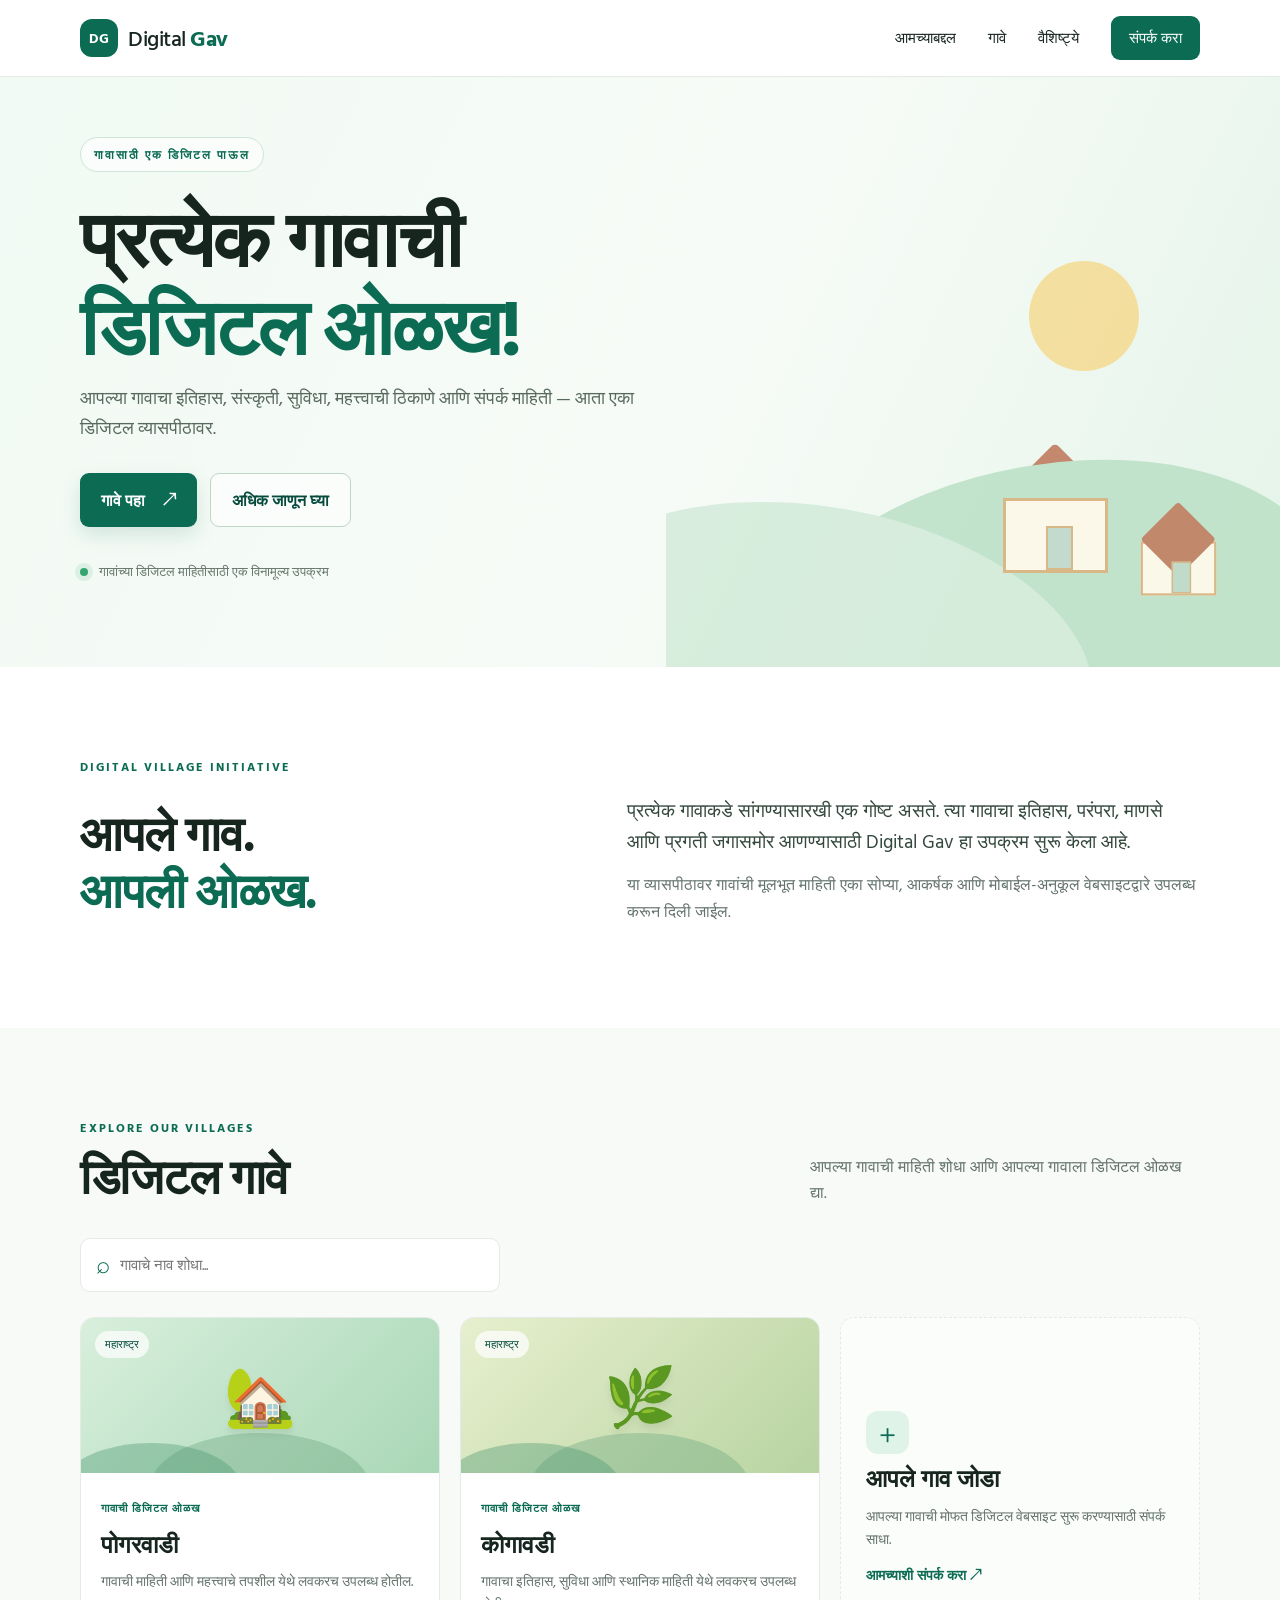
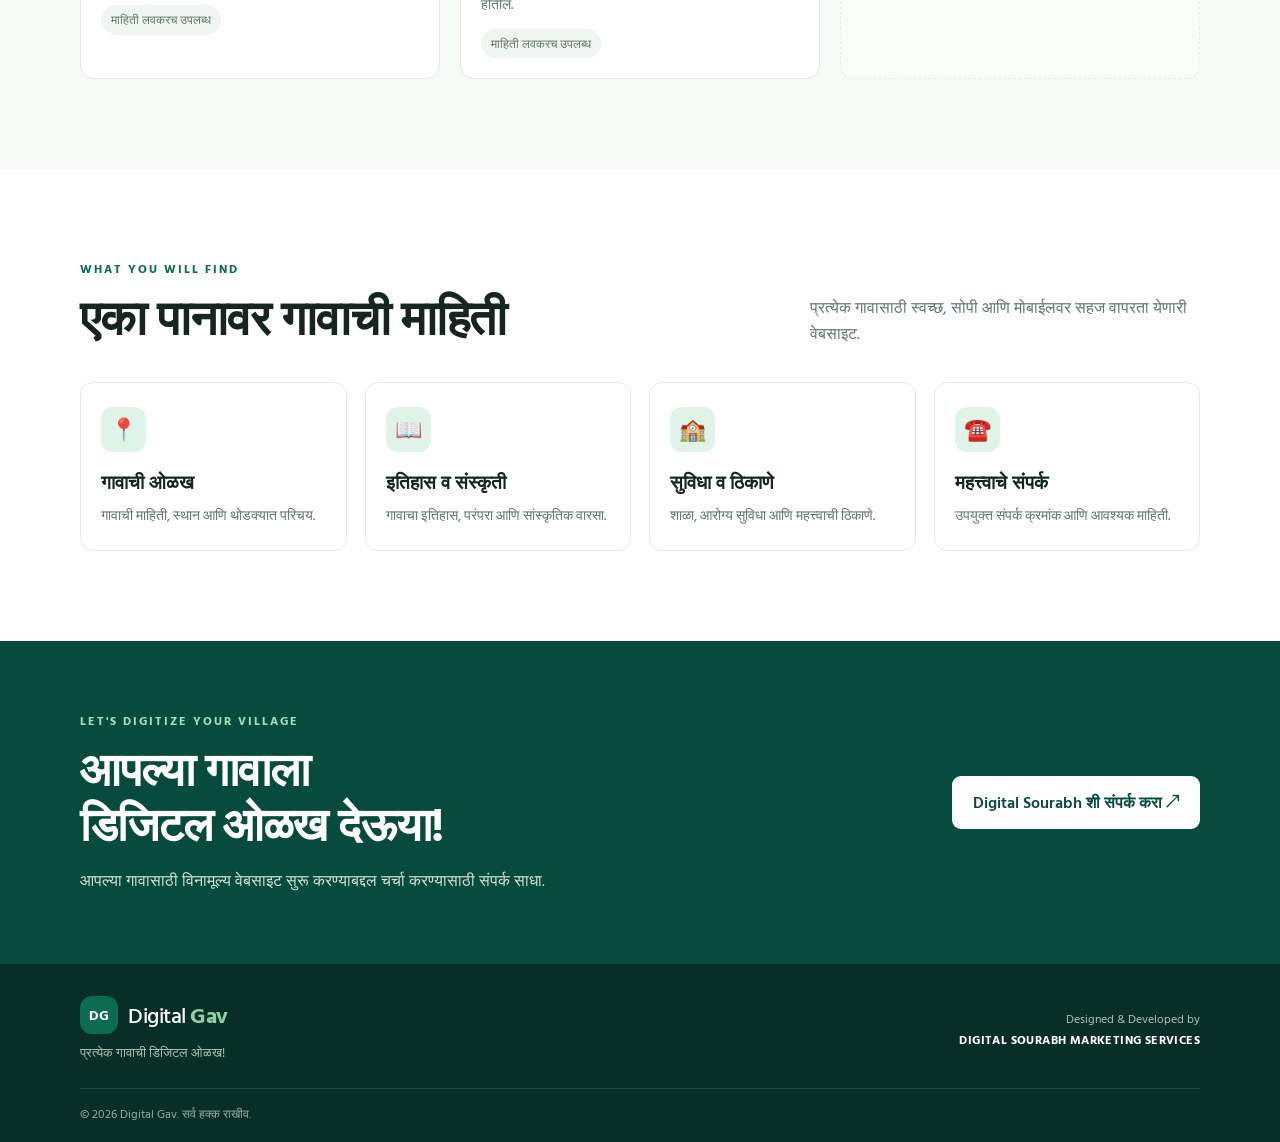
==== index.html @ 80a11aab "Add files via upload" ====
<!DOCTYPE html>
<html lang="mr">
<head>
  <meta charset="UTF-8">
  <meta name="viewport" content="width=device-width, initial-scale=1.0">
  <meta name="description" content="Digital Gav – प्रत्येक गावाची डिजिटल ओळख. गावांची माहिती, इतिहास, सुविधा आणि महत्त्वाचे संपर्क एका ठिकाणी.">
  <meta name="theme-color" content="#0b6b53">
  <title>Digital Gav | प्रत्येक गावाची डिजिटल ओळख</title>
  <link rel="preconnect" href="https://fonts.googleapis.com">
  <link rel="preconnect" href="https://fonts.gstatic.com" crossorigin>
  <link href="https://fonts.googleapis.com/css2?family=Hind+Vadodara:wght@400;500;600;700&display=swap" rel="stylesheet">
  <link rel="stylesheet" href="style.css">
</head>
<body>
  <header class="site-header">
    <nav class="nav container" aria-label="मुख्य मेनू">
      <a class="brand" href="#" aria-label="Digital Gav मुख्यपृष्ठ">
        <span class="brand-mark">DG</span>
        <span>Digital <strong>Gav</strong></span>
      </a>
      <button class="menu-toggle" id="menuToggle" aria-label="मेनू उघडा" aria-expanded="false">☰</button>
      <div class="nav-links" id="navLinks">
        <a href="#about">आमच्याबद्दल</a>
        <a href="#villages">गावे</a>
        <a href="#features">वैशिष्ट्ये</a>
        <a href="#contact" class="nav-cta">संपर्क करा</a>
      </div>
    </nav>
  </header>

  <main>
    <section class="hero">
      <div class="hero-glow"></div>
      <div class="container hero-content">
        <span class="eyebrow">गावासाठी एक डिजिटल पाऊल</span>
        <h1>प्रत्येक गावाची<br><span>डिजिटल ओळख!</span></h1>
        <p>आपल्या गावाचा इतिहास, संस्कृती, सुविधा, महत्त्वाची ठिकाणे आणि संपर्क माहिती — आता एका डिजिटल व्यासपीठावर.</p>
        <div class="hero-actions">
          <a class="button button-primary" href="#villages">गावे पहा <span>↗</span></a>
          <a class="button button-outline" href="#about">अधिक जाणून घ्या</a>
        </div>
        <div class="hero-note"><span class="pulse"></span> गावांच्या डिजिटल माहितीसाठी एक विनामूल्य उपक्रम</div>
      </div>
      <div class="hero-decoration" aria-hidden="true">
        <div class="sun"></div><div class="hill hill-one"></div><div class="hill hill-two"></div>
        <div class="house house-one"></div><div class="house house-two"></div>
      </div>
    </section>

    <section class="intro section container" id="about">
      <div class="section-kicker">DIGITAL VILLAGE INITIATIVE</div>
      <div class="intro-grid">
        <h2>आपले गाव.<br><span>आपली ओळख.</span></h2>
        <div>
          <p class="lead">प्रत्येक गावाकडे सांगण्यासारखी एक गोष्ट असते. त्या गावाचा इतिहास, परंपरा, माणसे आणि प्रगती जगासमोर आणण्यासाठी Digital Gav हा उपक्रम सुरू केला आहे.</p>
          <p>या व्यासपीठावर गावांची मूलभूत माहिती एका सोप्या, आकर्षक आणि मोबाईल-अनुकूल वेबसाइटद्वारे उपलब्ध करून दिली जाईल.</p>
        </div>
      </div>
    </section>

    <section class="villages-section section" id="villages">
      <div class="container">
        <div class="section-heading">
          <div><div class="section-kicker">EXPLORE OUR VILLAGES</div><h2>डिजिटल गावे</h2></div>
          <p>आपल्या गावाची माहिती शोधा आणि आपल्या गावाला डिजिटल ओळख द्या.</p>
        </div>
        <div class="search-wrap">
          <span aria-hidden="true">⌕</span>
          <input id="villageSearch" type="search" placeholder="गावाचे नाव शोधा..." aria-label="गावाचे नाव शोधा">
        </div>
        <div class="village-grid" id="villageGrid">
          <article class="village-card" data-name="पोगरवाडी pogarwadi">
            <div class="card-art card-art-one"><span class="card-pin">महाराष्ट्र</span><span class="card-symbol">🏡</span></div>
            <div class="card-body"><span class="card-label">गावाची डिजिटल ओळख</span><h3>पोगरवाडी</h3><p>गावाची माहिती आणि महत्त्वाचे तपशील येथे लवकरच उपलब्ध होतील.</p><span class="coming-soon">माहिती लवकरच उपलब्ध</span></div>
          </article>
          <article class="village-card" data-name="कोगावडी kograwadi">
            <div class="card-art card-art-two"><span class="card-pin">महाराष्ट्र</span><span class="card-symbol">🌿</span></div>
            <div class="card-body"><span class="card-label">गावाची डिजिटल ओळख</span><h3>कोगावडी</h3><p>गावाचा इतिहास, सुविधा आणि स्थानिक माहिती येथे लवकरच उपलब्ध होतील.</p><span class="coming-soon">माहिती लवकरच उपलब्ध</span></div>
          </article>
          <article class="add-card">
            <div class="add-icon">＋</div><h3>आपले गाव जोडा</h3><p>आपल्या गावाची मोफत डिजिटल वेबसाइट सुरू करण्यासाठी संपर्क साधा.</p><a href="#contact">आमच्याशी संपर्क करा ↗</a>
          </article>
        </div>
        <p class="no-results" id="noResults" hidden>या नावाचे गाव सापडले नाही.</p>
      </div>
    </section>

    <section class="features section container" id="features">
      <div class="section-heading">
        <div><div class="section-kicker">WHAT YOU WILL FIND</div><h2>एका पानावर गावाची माहिती</h2></div>
        <p>प्रत्येक गावासाठी स्वच्छ, सोपी आणि मोबाईलवर सहज वापरता येणारी वेबसाइट.</p>
      </div>
      <div class="feature-grid">
        <div class="feature"><span>📍</span><h3>गावाची ओळख</h3><p>गावाची माहिती, स्थान आणि थोडक्यात परिचय.</p></div>
        <div class="feature"><span>📖</span><h3>इतिहास व संस्कृती</h3><p>गावाचा इतिहास, परंपरा आणि सांस्कृतिक वारसा.</p></div>
        <div class="feature"><span>🏫</span><h3>सुविधा व ठिकाणे</h3><p>शाळा, आरोग्य सुविधा आणि महत्त्वाची ठिकाणे.</p></div>
        <div class="feature"><span>☎️</span><h3>महत्त्वाचे संपर्क</h3><p>उपयुक्त संपर्क क्रमांक आणि आवश्यक माहिती.</p></div>
      </div>
    </section>

    <section class="contact-section" id="contact">
      <div class="container contact-inner">
        <div><div class="section-kicker">LET'S DIGITIZE YOUR VILLAGE</div><h2>आपल्या गावाला<br>डिजिटल ओळख देऊया!</h2><p>आपल्या गावासाठी विनामूल्य वेबसाइट सुरू करण्याबद्दल चर्चा करण्यासाठी संपर्क साधा.</p></div>
        <a class="button button-light" href="https://digitalsourabh.in/" target="_blank" rel="noopener">Digital Sourabh शी संपर्क करा ↗</a>
      </div>
    </section>
  </main>

  <footer class="site-footer" id="footer">
    <div class="container footer-inner">
      <div><a class="brand footer-brand" href="#"><span class="brand-mark">DG</span><span>Digital <strong>Gav</strong></span></a><p>प्रत्येक गावाची डिजिटल ओळख!</p></div>
      <div class="credit">Designed &amp; Developed by<br><a href="https://digitalsourabh.in/" target="_blank" rel="noopener">DIGITAL SOURABH MARKETING SERVICES</a></div>
    </div>
    <div class="container copyright">© <span id="year"></span> Digital Gav. सर्व हक्क राखीव.</div>
  </footer>
  <script src="script.js"></script>
</body>
</html>
---- style.css ----
* { box-sizing: border-box; }
:root { --green:#0b6b53; --green-dark:#064b3d; --mint:#dff3e9; --ink:#17251f; --muted:#64736c; --cream:#f7faf7; --line:#e4ebe6; }
html { scroll-behavior:smooth; }
body { margin:0; font-family:'Hind Vadodara',sans-serif; color:var(--ink); background:#fff; line-height:1.65; }
a { color:inherit; text-decoration:none; }
.container { width:min(1120px, calc(100% - 40px)); margin:auto; }
.site-header { position:sticky; top:0; z-index:20; background:rgba(255,255,255,.94); backdrop-filter:blur(12px); border-bottom:1px solid var(--line); }
.nav { min-height:76px; display:flex; align-items:center; justify-content:space-between; }
.brand { display:inline-flex; align-items:center; gap:10px; font-size:22px; font-weight:500; letter-spacing:-.5px; }
.brand strong { color:var(--green); }
.brand-mark { width:38px; height:38px; display:grid; place-items:center; border-radius:12px; background:var(--green); color:white; font-size:14px; font-weight:700; letter-spacing:0; }
.nav-links { display:flex; align-items:center; gap:32px; font-size:15px; font-weight:500; }
.nav-links a:hover { color:var(--green); }
.nav-cta { padding:10px 18px; border-radius:9px; background:var(--green); color:white!important; }
.menu-toggle { display:none; border:0; background:none; font-size:25px; color:var(--ink); }
.hero { min-height:590px; position:relative; overflow:hidden; display:flex; align-items:center; background:linear-gradient(115deg,#f1faf4 0%,#f7fbf7 55%,#e4f4e9 100%); }
.hero-content { position:relative; z-index:2; padding-top:45px; padding-bottom:70px; }
.eyebrow,.section-kicker { color:var(--green); font-size:12px; font-weight:700; letter-spacing:2px; }
.eyebrow { display:inline-block; padding:7px 13px; border:1px solid #cce6d7; border-radius:30px; background:#ffffffa8; }
h1 { margin:22px 0 14px; font-size:clamp(48px,7vw,78px); line-height:1.12; letter-spacing:-2px; font-weight:700; }
h1 span,.intro h2 span { color:var(--green); }
.hero-content>p { max-width:580px; color:#586960; font-size:18px; margin:0; }
.hero-actions { display:flex; flex-wrap:wrap; gap:13px; margin-top:30px; }
.button { display:inline-flex; align-items:center; justify-content:center; gap:18px; padding:13px 21px; border-radius:9px; font-weight:600; transition:transform .2s,background .2s; }
.button:hover { transform:translateY(-2px); }
.button-primary { background:var(--green); color:white; box-shadow:0 8px 20px #0b6b5326; }
.button-outline { border:1px solid #bfd5c8; color:var(--green-dark); background:#ffffff9c; }
.hero-note { margin-top:34px; color:#65756c; font-size:13px; }
.pulse { display:inline-block; width:8px; height:8px; margin-right:8px; border-radius:50%; background:#35a66f; box-shadow:0 0 0 5px #35a66f20; }
.hero-decoration { position:absolute; right:0; bottom:0; width:48%; height:80%; opacity:.8; overflow:hidden; }
.sun { position:absolute; right:23%; top:14%; width:110px; height:110px; border-radius:50%; background:#f5d98b; }
.hill { position:absolute; bottom:-22%; width:90%; height:65%; border-radius:50% 50% 0 0; }
.hill-one { right:-8%; background:#b8dfc3; transform:rotate(-9deg); }
.hill-two { right:30%; bottom:-31%; background:#d1ead7; transform:rotate(10deg); }
.house { position:absolute; bottom:20%; width:105px; height:75px; background:#fff9e9; border:3px solid #d4a96d; }
.house:before { content:""; position:absolute; width:74px; height:74px; top:-43px; left:12px; background:#b96d4d; transform:rotate(45deg); z-index:-1; border-radius:5px; }
.house:after { content:""; position:absolute; bottom:0; left:40px; width:23px; height:40px; background:#b8d5c4; border:2px solid #d4a96d; }
.house-one { right:28%; }.house-two { right:8%; bottom:13%; transform:scale(.72); }
.section { padding:90px 0; }
.intro-grid { display:grid; grid-template-columns:1fr 1.2fr; gap:70px; align-items:start; margin-top:18px; }
h2 { margin:10px 0 0; font-size:clamp(34px,4vw,48px); line-height:1.2; letter-spacing:-1px; }
.intro-grid p { color:var(--muted); margin:0 0 14px; }
.intro-grid .lead { color:#34483d; font-size:19px; }
.villages-section { background:var(--cream); }
.section-heading { display:flex; justify-content:space-between; align-items:end; gap:30px; margin-bottom:32px; }
.section-heading>p { max-width:390px; margin:0; color:var(--muted); }
.search-wrap { width:min(420px,100%); display:flex; align-items:center; gap:10px; background:white; border:1px solid var(--line); border-radius:10px; padding:0 15px; margin-bottom:25px; color:var(--green); font-size:24px; }
.search-wrap input { width:100%; border:0; outline:0; padding:14px 0; font:inherit; font-size:15px; background:transparent; }
.village-grid { display:grid; grid-template-columns:repeat(3,1fr); gap:20px; }
.village-card,.add-card { background:white; border:1px solid var(--line); border-radius:14px; overflow:hidden; }
.card-art { height:155px; display:flex; align-items:center; justify-content:center; position:relative; overflow:hidden; }
.card-art-one { background:linear-gradient(135deg,#d8efdc,#a9d7b6); }
.card-art-two { background:linear-gradient(135deg,#e7efce,#b8d4a1); }
.card-art:before,.card-art:after { content:""; position:absolute; width:220px; height:110px; bottom:-70px; border-radius:50%; background:#6fa98266; }
.card-art:after { width:180px; height:90px; bottom:-60px; left:-20px; background:#4f987466; }
.card-pin { position:absolute; top:13px; left:14px; font-size:11px; background:#ffffffb8; padding:4px 10px; border-radius:20px; color:var(--green-dark); }
.card-symbol { font-size:58px; filter:drop-shadow(0 5px 3px #00000012); z-index:1; }
.card-body { padding:20px; }
.card-label { color:var(--green); font-size:11px; letter-spacing:1px; font-weight:700; }
.card-body h3,.add-card h3 { font-size:24px; margin:5px 0; }
.card-body p,.add-card p { color:var(--muted); font-size:14px; margin:0 0 13px; }
.coming-soon { display:inline-block; padding:5px 10px; border-radius:20px; background:#f0f5f1; color:#64736c; font-size:12px; }
.add-card { padding:25px; display:flex; flex-direction:column; justify-content:center; align-items:flex-start; border-style:dashed; background:#fbfdfb; }
.add-icon { width:43px; height:43px; display:grid; place-items:center; border-radius:12px; background:var(--mint); color:var(--green); font-size:27px; }
.add-card a { color:var(--green); font-weight:700; font-size:14px; }
.no-results { color:var(--muted); }
.feature-grid { display:grid; grid-template-columns:repeat(4,1fr); gap:18px; margin-top:35px; }
.feature { padding:24px 20px; border:1px solid var(--line); border-radius:13px; }
.feature>span { display:grid; place-items:center; width:45px; height:45px; border-radius:12px; background:var(--mint); font-size:22px; }
.feature h3 { margin:15px 0 5px; font-size:19px; }
.feature p { margin:0; color:var(--muted); font-size:14px; }
.contact-section { padding:70px 0; background:var(--green-dark); color:white; }
.contact-inner { display:flex; align-items:center; justify-content:space-between; gap:35px; }
.contact-section .section-kicker { color:#a6ddbd; }
.contact-section h2 { font-size:clamp(34px,4vw,46px); }
.contact-section p { color:#d0e4d8; max-width:520px; margin-bottom:0; }
.button-light { background:white; color:var(--green-dark); white-space:nowrap; }
.site-footer { background:#082f27; color:#d5e5dc; padding:32px 0 18px; }
.footer-inner { display:flex; justify-content:space-between; align-items:center; gap:25px; padding-bottom:25px; }
.footer-brand { color:white; }
.footer-brand strong { color:#8ed0a8; }
.footer-inner p { margin:8px 0 0; color:#a9c2b5; font-size:13px; }
.credit { text-align:right; color:#a9c2b5; font-size:12px; line-height:1.8; }
.credit a { color:white; font-weight:700; letter-spacing:.4px; }
.copyright { border-top:1px solid #ffffff20; padding-top:15px; color:#91afa0; font-size:12px; }
@media (max-width:800px) {
  .menu-toggle { display:block; }
  .nav-links { display:none; position:absolute; top:75px; left:0; right:0; padding:18px 22px 22px; background:white; border-bottom:1px solid var(--line); flex-direction:column; align-items:stretch; gap:14px; }
  .nav-links.open { display:flex; }
  .nav-cta { text-align:center; }
  .hero { min-height:560px; }
  .hero-decoration { width:75%; height:48%; opacity:.5; }
  .intro-grid { grid-template-columns:1fr; gap:20px; }
  .section-heading { align-items:flex-start; flex-direction:column; gap:10px; }
  .village-grid { grid-template-columns:repeat(2,1fr); }
  .feature-grid { grid-template-columns:repeat(2,1fr); }
  .contact-inner { align-items:flex-start; flex-direction:column; }
}
@media (max-width:520px) {
  .container { width:min(100% - 30px,1120px); }
  .section { padding:65px 0; }
  .hero-content { padding-top:35px; padding-bottom:55px; }
  h1 { font-size:48px; }
  .hero-content>p { font-size:16px; }
  .hero-decoration { width:100%; height:35%; }
  .village-grid,.feature-grid { grid-template-columns:1fr; }
  .footer-inner { align-items:flex-start; flex-direction:column; }
  .credit { text-align:left; }
}
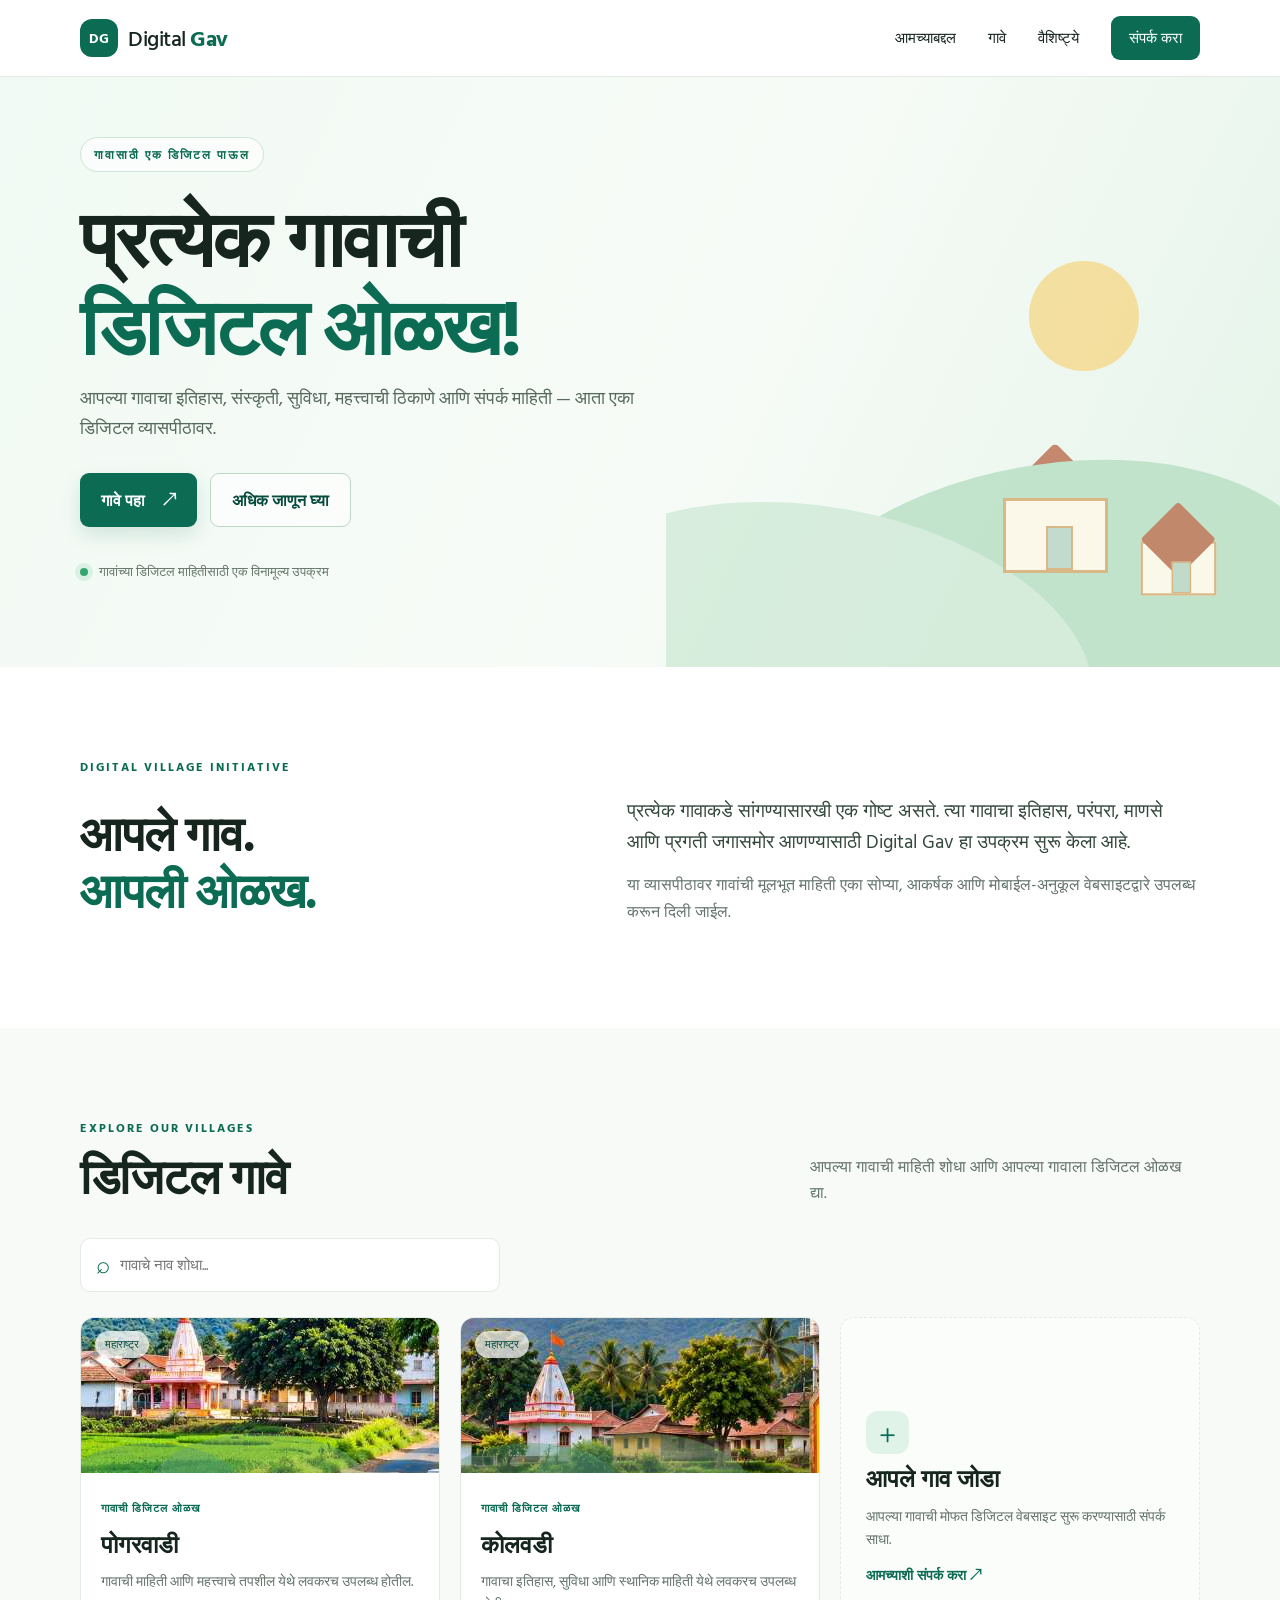
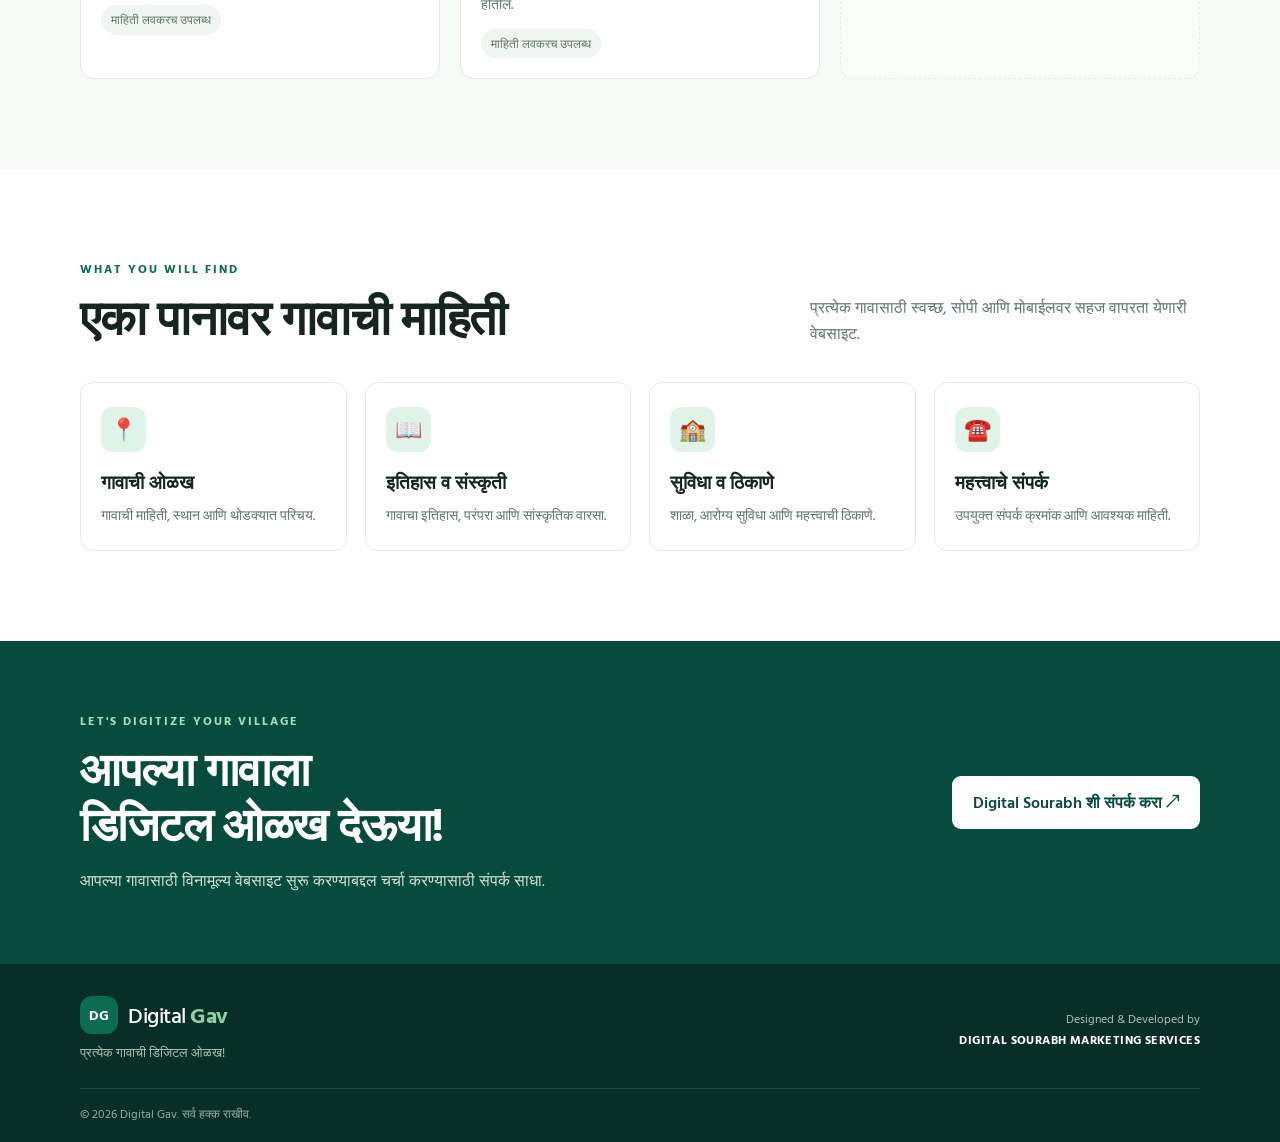
==== commit 90e9e68c: "Use uploaded village photos in village cards" ====
--- a/index.html
+++ b/index.html
@@ -70,12 +70,18 @@
         </div>
         <div class="village-grid" id="villageGrid">
           <article class="village-card" data-name="पोगरवाडी pogarwadi">
-            <div class="card-art card-art-one"><span class="card-pin">महाराष्ट्र</span><span class="card-symbol">🏡</span></div>
+            <div class="card-art">
+              <img class="village-image" src="assets/images/pogarwadi.jpg" alt="पोगरवाडी गावाचे दृश्य" loading="lazy">
+              <span class="card-pin">महाराष्ट्र</span>
+            </div>
             <div class="card-body"><span class="card-label">गावाची डिजिटल ओळख</span><h3>पोगरवाडी</h3><p>गावाची माहिती आणि महत्त्वाचे तपशील येथे लवकरच उपलब्ध होतील.</p><span class="coming-soon">माहिती लवकरच उपलब्ध</span></div>
           </article>
-          <article class="village-card" data-name="कोगावडी kograwadi">
-            <div class="card-art card-art-two"><span class="card-pin">महाराष्ट्र</span><span class="card-symbol">🌿</span></div>
-            <div class="card-body"><span class="card-label">गावाची डिजिटल ओळख</span><h3>कोगावडी</h3><p>गावाचा इतिहास, सुविधा आणि स्थानिक माहिती येथे लवकरच उपलब्ध होतील.</p><span class="coming-soon">माहिती लवकरच उपलब्ध</span></div>
+          <article class="village-card" data-name="कोलवडी kolwadi">
+            <div class="card-art">
+              <img class="village-image" src="assets/images/Kolwadi.jpg" alt="कोलवडी गावाचे दृश्य" loading="lazy">
+              <span class="card-pin">महाराष्ट्र</span>
+            </div>
+            <div class="card-body"><span class="card-label">गावाची डिजिटल ओळख</span><h3>कोलवडी</h3><p>गावाचा इतिहास, सुविधा आणि स्थानिक माहिती येथे लवकरच उपलब्ध होतील.</p><span class="coming-soon">माहिती लवकरच उपलब्ध</span></div>
           </article>
           <article class="add-card">
             <div class="add-icon">＋</div><h3>आपले गाव जोडा</h3><p>आपल्या गावाची मोफत डिजिटल वेबसाइट सुरू करण्यासाठी संपर्क साधा.</p><a href="#contact">आमच्याशी संपर्क करा ↗</a>
@@ -115,4 +121,4 @@
   </footer>
   <script src="script.js"></script>
 </body>
-</html>
+</html>
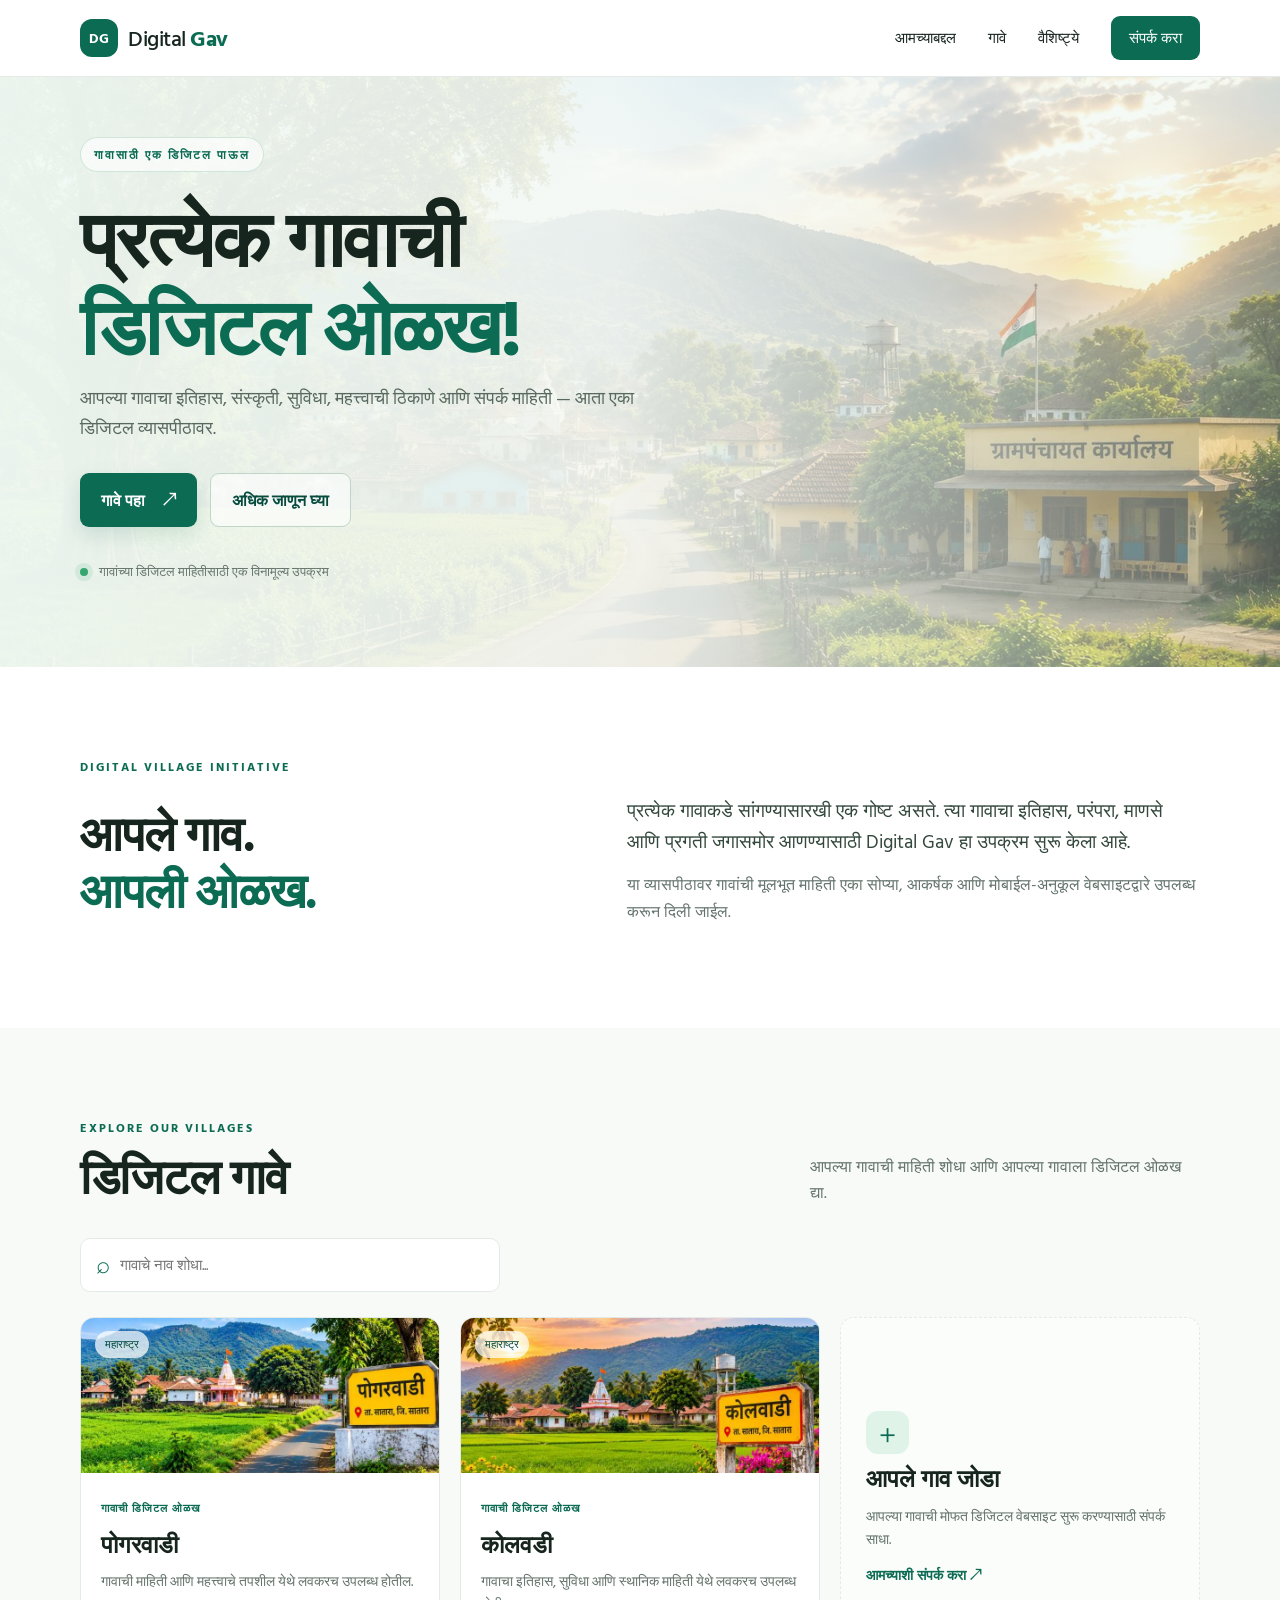
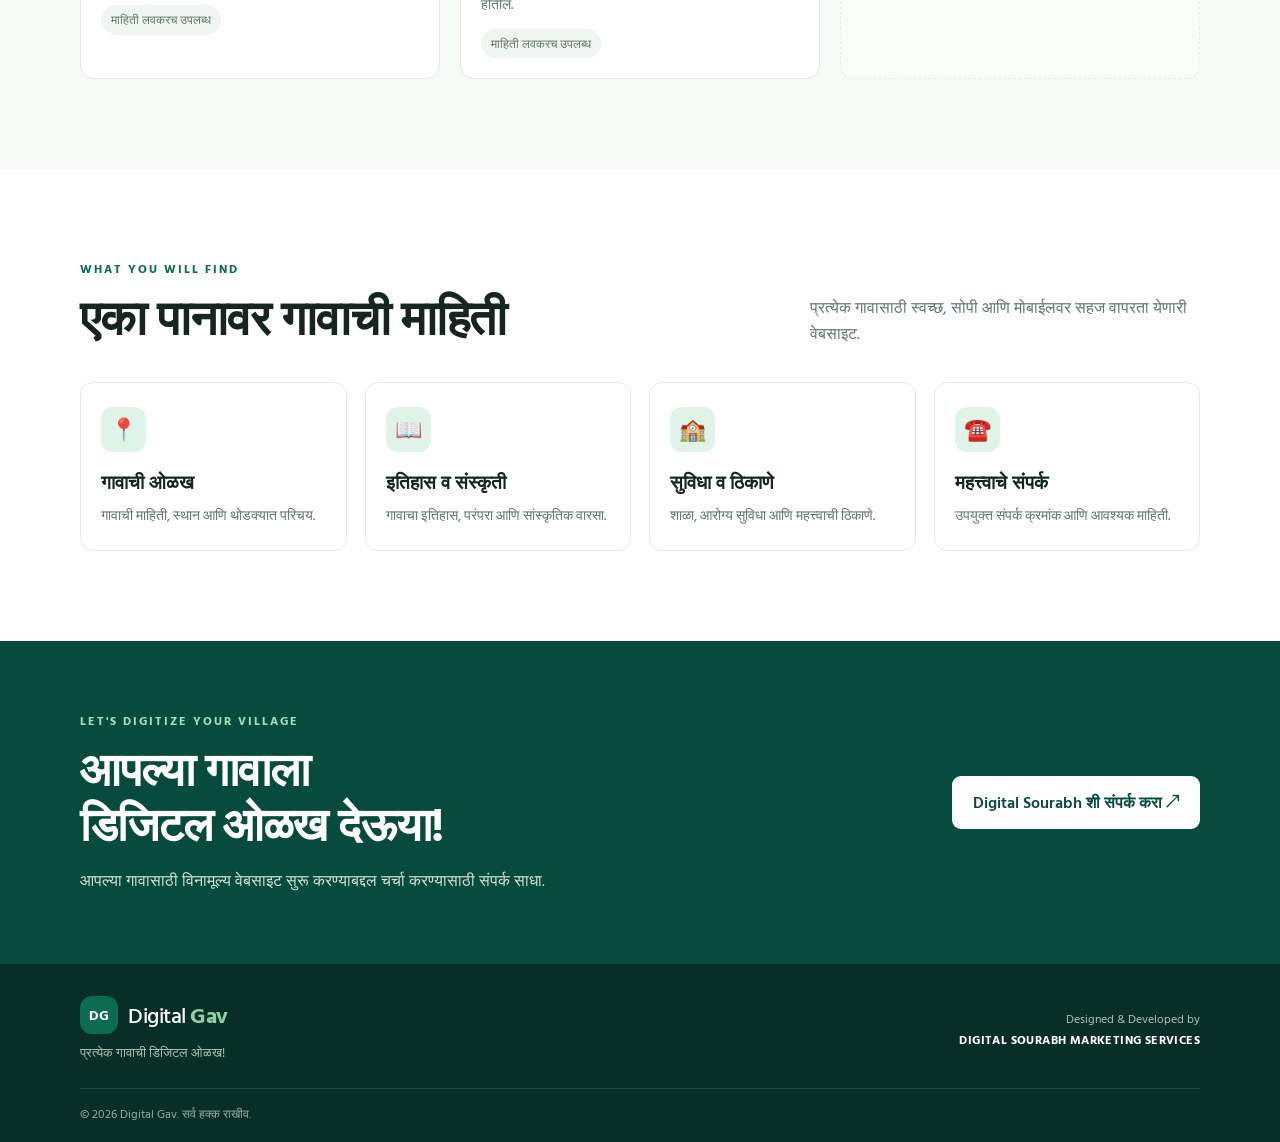
==== commit 5db94169: "Add SEO and social sharing metadata" ====
--- a/index.html
+++ b/index.html
@@ -3,9 +3,47 @@
 <head>
   <meta charset="UTF-8">
   <meta name="viewport" content="width=device-width, initial-scale=1.0">
-  <meta name="description" content="Digital Gav – प्रत्येक गावाची डिजिटल ओळख. गावांची माहिती, इतिहास, सुविधा आणि महत्त्वाचे संपर्क एका ठिकाणी.">
+  <title>Digital Gav | गावांची माहिती, इतिहास व सुविधा</title>
+  <meta name="description" content="Digital Gav हा गावांना डिजिटल ओळख देणारा विनामूल्य उपक्रम आहे. पोगरवाडी, कोलवडी आणि इतर गावांची माहिती, इतिहास, संस्कृती, सुविधा व महत्त्वाचे संपर्क एका ठिकाणी शोधा.">
   <meta name="theme-color" content="#0b6b53">
-  <title>Digital Gav | प्रत्येक गावाची डिजिटल ओळख</title>
+  <meta name="robots" content="index, follow, max-image-preview:large">
+  <meta name="author" content="Digital Sourabh Marketing Services">
+  <meta name="language" content="Marathi">
+  <link rel="canonical" href="https://digitalgav.pages.dev/">
+
+  <!-- Open Graph / Facebook / WhatsApp link preview -->
+  <meta property="og:type" content="website">
+  <meta property="og:locale" content="mr_IN">
+  <meta property="og:site_name" content="Digital Gav">
+  <meta property="og:title" content="Digital Gav | प्रत्येक गावाची डिजिटल ओळख">
+  <meta property="og:description" content="गावांची माहिती, इतिहास, संस्कृती, सुविधा आणि महत्त्वाचे संपर्क — एका विनामूल्य डिजिटल व्यासपीठावर.">
+  <meta property="og:url" content="https://digitalgav.pages.dev/">
+  <meta property="og:image" content="https://digitalgav.pages.dev/assets/images/hero-village.webp">
+  <meta property="og:image:alt" content="Digital Gav — गावाला डिजिटल ओळख देणारे व्यासपीठ">
+
+  <!-- Twitter / X -->
+  <meta name="twitter:card" content="summary_large_image">
+  <meta name="twitter:title" content="Digital Gav | प्रत्येक गावाची डिजिटल ओळख">
+  <meta name="twitter:description" content="गावांची माहिती, इतिहास, संस्कृती, सुविधा आणि महत्त्वाचे संपर्क — एका विनामूल्य डिजिटल व्यासपीठावर.">
+  <meta name="twitter:image" content="https://digitalgav.pages.dev/assets/images/hero-village.webp">
+
+  <!-- Structured data for search engines -->
+  <script type="application/ld+json">
+  {
+    "@context": "https://schema.org",
+    "@type": "WebSite",
+    "name": "Digital Gav",
+    "alternateName": "डिजिटल गाव",
+    "url": "https://digitalgav.pages.dev/",
+    "inLanguage": "mr-IN",
+    "description": "गावांची माहिती, इतिहास, संस्कृती, सुविधा आणि महत्त्वाचे संपर्क उपलब्ध करून देणारे विनामूल्य डिजिटल व्यासपीठ.",
+    "publisher": {
+      "@type": "Organization",
+      "name": "Digital Sourabh Marketing Services",
+      "url": "https://digitalsourabh.in/"
+    }
+  }
+  </script>
   <link rel="preconnect" href="https://fonts.googleapis.com">
   <link rel="preconnect" href="https://fonts.gstatic.com" crossorigin>
   <link href="https://fonts.googleapis.com/css2?family=Hind+Vadodara:wght@400;500;600;700&display=swap" rel="stylesheet">
--- a/style.css
+++ b/style.css
@@ -107,3 +107,25 @@
   .footer-inner { align-items:flex-start; flex-direction:column; }
   .credit { text-align:left; }
 }
+
+/* Village photos from the repository assets folder */
+.card-art { height:155px; padding:0; background:#e8f2eb; }
+.card-art:before,.card-art:after { display:none; }
+.village-image { display:block; width:100%; height:100%; object-fit:cover; }
+.card-pin { z-index:2; }
+
+
+/* Hero village photograph */
+.hero {
+  background:
+    linear-gradient(90deg, rgba(241,250,244,.97) 0%, rgba(247,251,247,.90) 48%, rgba(228,244,233,.35) 100%),
+    url("assets/images/hero-village.webp") center/cover no-repeat;
+}
+.hero-decoration { display:none; }
+@media (max-width:800px) {
+  .hero {
+    background:
+      linear-gradient(90deg, rgba(241,250,244,.94), rgba(247,251,247,.78)),
+      url("assets/images/hero-village.webp") center/cover no-repeat;
+  }
+}
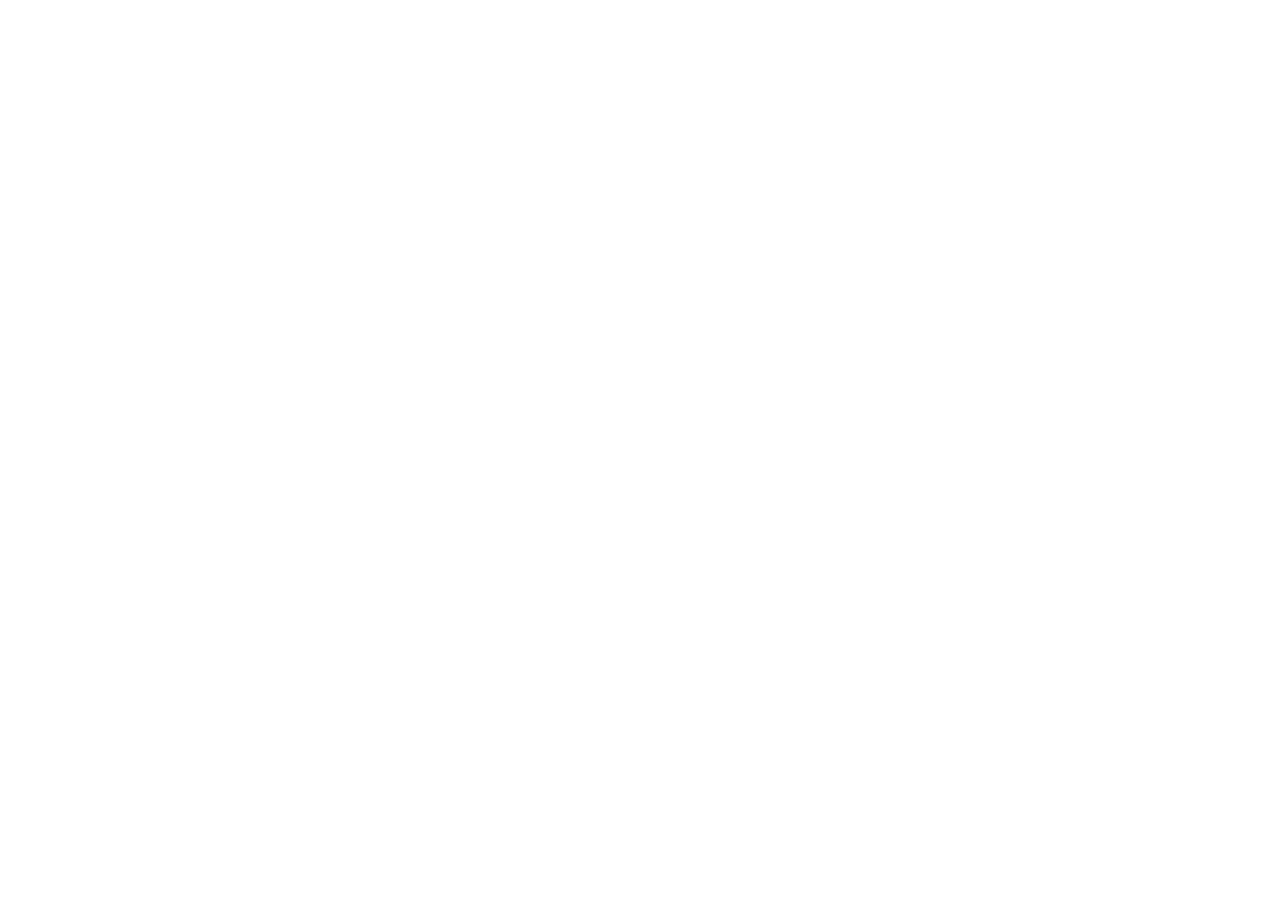
==== commit 2123be78: "Add Organization and WebSite structured data" ====
--- a/index.html
+++ b/index.html
@@ -7,6 +7,7 @@
   <meta name="description" content="Digital Gav हा गावांना डिजिटल ओळख देणारा विनामूल्य उपक्रम आहे. पोगरवाडी, कोलवडी आणि इतर गावांची माहिती, इतिहास, संस्कृती, सुविधा व महत्त्वाचे संपर्क एका ठिकाणी शोधा.">
   <meta name="theme-color" content="#0b6b53">
   <meta name="robots" content="index, follow, max-image-preview:large">
+  <meta name="google-site-verification" content="fDb8C92uEl4qppzJ5uz7sj47YJq0VzhtQGx9bpzP7hs">
   <meta name="author" content="Digital Sourabh Marketing Services">
   <meta name="language" content="Marathi">
   <link rel="canonical" href="https://digitalgav.pages.dev/">
@@ -27,136 +28,39 @@
   <meta name="twitter:description" content="गावांची माहिती, इतिहास, संस्कृती, सुविधा आणि महत्त्वाचे संपर्क — एका विनामूल्य डिजिटल व्यासपीठावर.">
   <meta name="twitter:image" content="https://digitalgav.pages.dev/assets/images/hero-village.webp">
 
-  <!-- Structured data for search engines -->
+  <!-- Structured data: Organization and website -->
   <script type="application/ld+json">
   {
     "@context": "https://schema.org",
-    "@type": "WebSite",
-    "name": "Digital Gav",
-    "alternateName": "डिजिटल गाव",
-    "url": "https://digitalgav.pages.dev/",
-    "inLanguage": "mr-IN",
-    "description": "गावांची माहिती, इतिहास, संस्कृती, सुविधा आणि महत्त्वाचे संपर्क उपलब्ध करून देणारे विनामूल्य डिजिटल व्यासपीठ.",
-    "publisher": {
-      "@type": "Organization",
-      "name": "Digital Sourabh Marketing Services",
-      "url": "https://digitalsourabh.in/"
-    }
+    "@graph": [
+      {
+        "@type": "Organization",
+        "@id": "https://digitalgav.pages.dev/#organization",
+        "name": "Digital Sourabh Marketing Services",
+        "url": "https://digitalsourabh.in/",
+        "logo": {
+          "@type": "ImageObject",
+          "url": "https://digitalgav.pages.dev/assets/images/play%20store%20logo.png"
+        }
+      },
+      {
+        "@type": "WebSite",
+        "@id": "https://digitalgav.pages.dev/#website",
+        "name": "Digital Gav",
+        "alternateName": "डिजिटल गाव",
+        "url": "https://digitalgav.pages.dev/",
+        "inLanguage": "mr-IN",
+        "description": "गावांची माहिती, इतिहास, संस्कृती, सुविधा आणि महत्त्वाचे संपर्क उपलब्ध करून देणारे विनामूल्य डिजिटल व्यासपीठ.",
+        "publisher": {
+          "@id": "https://digitalgav.pages.dev/#organization"
+        }
+      }
+    ]
   }
   </script>
+
   <link rel="preconnect" href="https://fonts.googleapis.com">
   <link rel="preconnect" href="https://fonts.gstatic.com" crossorigin>
   <link href="https://fonts.googleapis.com/css2?family=Hind+Vadodara:wght@400;500;600;700&display=swap" rel="stylesheet">
   <link rel="stylesheet" href="style.css">
-</head>
-<body>
-  <header class="site-header">
-    <nav class="nav container" aria-label="मुख्य मेनू">
-      <a class="brand" href="#" aria-label="Digital Gav मुख्यपृष्ठ">
-        <span class="brand-mark">DG</span>
-        <span>Digital <strong>Gav</strong></span>
-      </a>
-      <button class="menu-toggle" id="menuToggle" aria-label="मेनू उघडा" aria-expanded="false">☰</button>
-      <div class="nav-links" id="navLinks">
-        <a href="#about">आमच्याबद्दल</a>
-        <a href="#villages">गावे</a>
-        <a href="#features">वैशिष्ट्ये</a>
-        <a href="#contact" class="nav-cta">संपर्क करा</a>
-      </div>
-    </nav>
-  </header>
-
-  <main>
-    <section class="hero">
-      <div class="hero-glow"></div>
-      <div class="container hero-content">
-        <span class="eyebrow">गावासाठी एक डिजिटल पाऊल</span>
-        <h1>प्रत्येक गावाची<br><span>डिजिटल ओळख!</span></h1>
-        <p>आपल्या गावाचा इतिहास, संस्कृती, सुविधा, महत्त्वाची ठिकाणे आणि संपर्क माहिती — आता एका डिजिटल व्यासपीठावर.</p>
-        <div class="hero-actions">
-          <a class="button button-primary" href="#villages">गावे पहा <span>↗</span></a>
-          <a class="button button-outline" href="#about">अधिक जाणून घ्या</a>
-        </div>
-        <div class="hero-note"><span class="pulse"></span> गावांच्या डिजिटल माहितीसाठी एक विनामूल्य उपक्रम</div>
-      </div>
-      <div class="hero-decoration" aria-hidden="true">
-        <div class="sun"></div><div class="hill hill-one"></div><div class="hill hill-two"></div>
-        <div class="house house-one"></div><div class="house house-two"></div>
-      </div>
-    </section>
-
-    <section class="intro section container" id="about">
-      <div class="section-kicker">DIGITAL VILLAGE INITIATIVE</div>
-      <div class="intro-grid">
-        <h2>आपले गाव.<br><span>आपली ओळख.</span></h2>
-        <div>
-          <p class="lead">प्रत्येक गावाकडे सांगण्यासारखी एक गोष्ट असते. त्या गावाचा इतिहास, परंपरा, माणसे आणि प्रगती जगासमोर आणण्यासाठी Digital Gav हा उपक्रम सुरू केला आहे.</p>
-          <p>या व्यासपीठावर गावांची मूलभूत माहिती एका सोप्या, आकर्षक आणि मोबाईल-अनुकूल वेबसाइटद्वारे उपलब्ध करून दिली जाईल.</p>
-        </div>
-      </div>
-    </section>
-
-    <section class="villages-section section" id="villages">
-      <div class="container">
-        <div class="section-heading">
-          <div><div class="section-kicker">EXPLORE OUR VILLAGES</div><h2>डिजिटल गावे</h2></div>
-          <p>आपल्या गावाची माहिती शोधा आणि आपल्या गावाला डिजिटल ओळख द्या.</p>
-        </div>
-        <div class="search-wrap">
-          <span aria-hidden="true">⌕</span>
-          <input id="villageSearch" type="search" placeholder="गावाचे नाव शोधा..." aria-label="गावाचे नाव शोधा">
-        </div>
-        <div class="village-grid" id="villageGrid">
-          <article class="village-card" data-name="पोगरवाडी pogarwadi">
-            <div class="card-art">
-              <img class="village-image" src="assets/images/pogarwadi.jpg" alt="पोगरवाडी गावाचे दृश्य" loading="lazy">
-              <span class="card-pin">महाराष्ट्र</span>
-            </div>
-            <div class="card-body"><span class="card-label">गावाची डिजिटल ओळख</span><h3>पोगरवाडी</h3><p>गावाची माहिती आणि महत्त्वाचे तपशील येथे लवकरच उपलब्ध होतील.</p><span class="coming-soon">माहिती लवकरच उपलब्ध</span></div>
-          </article>
-          <article class="village-card" data-name="कोलवडी kolwadi">
-            <div class="card-art">
-              <img class="village-image" src="assets/images/Kolwadi.jpg" alt="कोलवडी गावाचे दृश्य" loading="lazy">
-              <span class="card-pin">महाराष्ट्र</span>
-            </div>
-            <div class="card-body"><span class="card-label">गावाची डिजिटल ओळख</span><h3>कोलवडी</h3><p>गावाचा इतिहास, सुविधा आणि स्थानिक माहिती येथे लवकरच उपलब्ध होतील.</p><span class="coming-soon">माहिती लवकरच उपलब्ध</span></div>
-          </article>
-          <article class="add-card">
-            <div class="add-icon">＋</div><h3>आपले गाव जोडा</h3><p>आपल्या गावाची मोफत डिजिटल वेबसाइट सुरू करण्यासाठी संपर्क साधा.</p><a href="#contact">आमच्याशी संपर्क करा ↗</a>
-          </article>
-        </div>
-        <p class="no-results" id="noResults" hidden>या नावाचे गाव सापडले नाही.</p>
-      </div>
-    </section>
-
-    <section class="features section container" id="features">
-      <div class="section-heading">
-        <div><div class="section-kicker">WHAT YOU WILL FIND</div><h2>एका पानावर गावाची माहिती</h2></div>
-        <p>प्रत्येक गावासाठी स्वच्छ, सोपी आणि मोबाईलवर सहज वापरता येणारी वेबसाइट.</p>
-      </div>
-      <div class="feature-grid">
-        <div class="feature"><span>📍</span><h3>गावाची ओळख</h3><p>गावाची माहिती, स्थान आणि थोडक्यात परिचय.</p></div>
-        <div class="feature"><span>📖</span><h3>इतिहास व संस्कृती</h3><p>गावाचा इतिहास, परंपरा आणि सांस्कृतिक वारसा.</p></div>
-        <div class="feature"><span>🏫</span><h3>सुविधा व ठिकाणे</h3><p>शाळा, आरोग्य सुविधा आणि महत्त्वाची ठिकाणे.</p></div>
-        <div class="feature"><span>☎️</span><h3>महत्त्वाचे संपर्क</h3><p>उपयुक्त संपर्क क्रमांक आणि आवश्यक माहिती.</p></div>
-      </div>
-    </section>
-
-    <section class="contact-section" id="contact">
-      <div class="container contact-inner">
-        <div><div class="section-kicker">LET'S DIGITIZE YOUR VILLAGE</div><h2>आपल्या गावाला<br>डिजिटल ओळख देऊया!</h2><p>आपल्या गावासाठी विनामूल्य वेबसाइट सुरू करण्याबद्दल चर्चा करण्यासाठी संपर्क साधा.</p></div>
-        <a class="button button-light" href="https://digitalsourabh.in/" target="_blank" rel="noopener">Digital Sourabh शी संपर्क करा ↗</a>
-      </div>
-    </section>
-  </main>
-
-  <footer class="site-footer" id="footer">
-    <div class="container footer-inner">
-      <div><a class="brand footer-brand" href="#"><span class="brand-mark">DG</span><span>Digital <strong>Gav</strong></span></a><p>प्रत्येक गावाची डिजिटल ओळख!</p></div>
-      <div class="credit">Designed &amp; Developed by<br><a href="https://digitalsourabh.in/" target="_blank" rel="noopener">DIGITAL SOURABH MARKETING SERVICES</a></div>
-    </div>
-    <div class="container copyright">© <span id="year"></span> Digital Gav. सर्व हक्क राखीव.</div>
-  </footer>
-  <script src="script.js"></script>
-</body>
-</html>+</head>
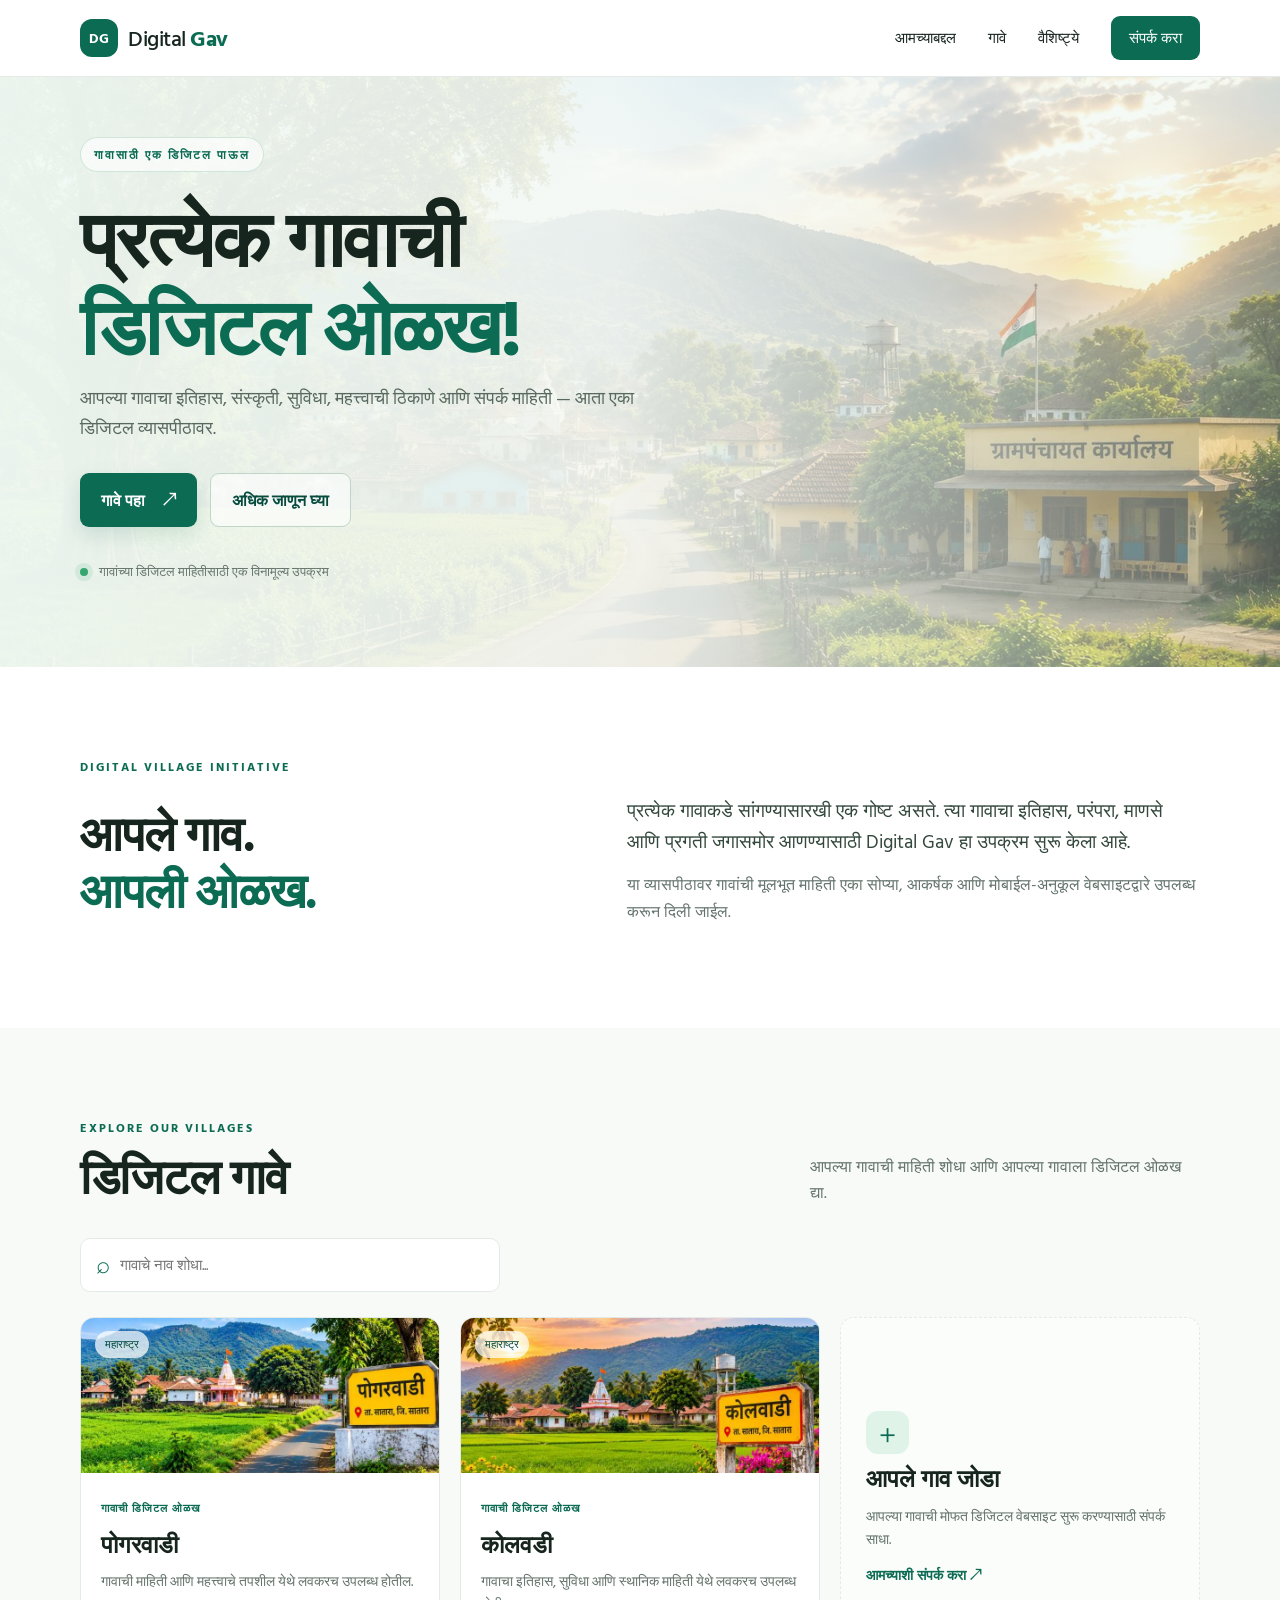
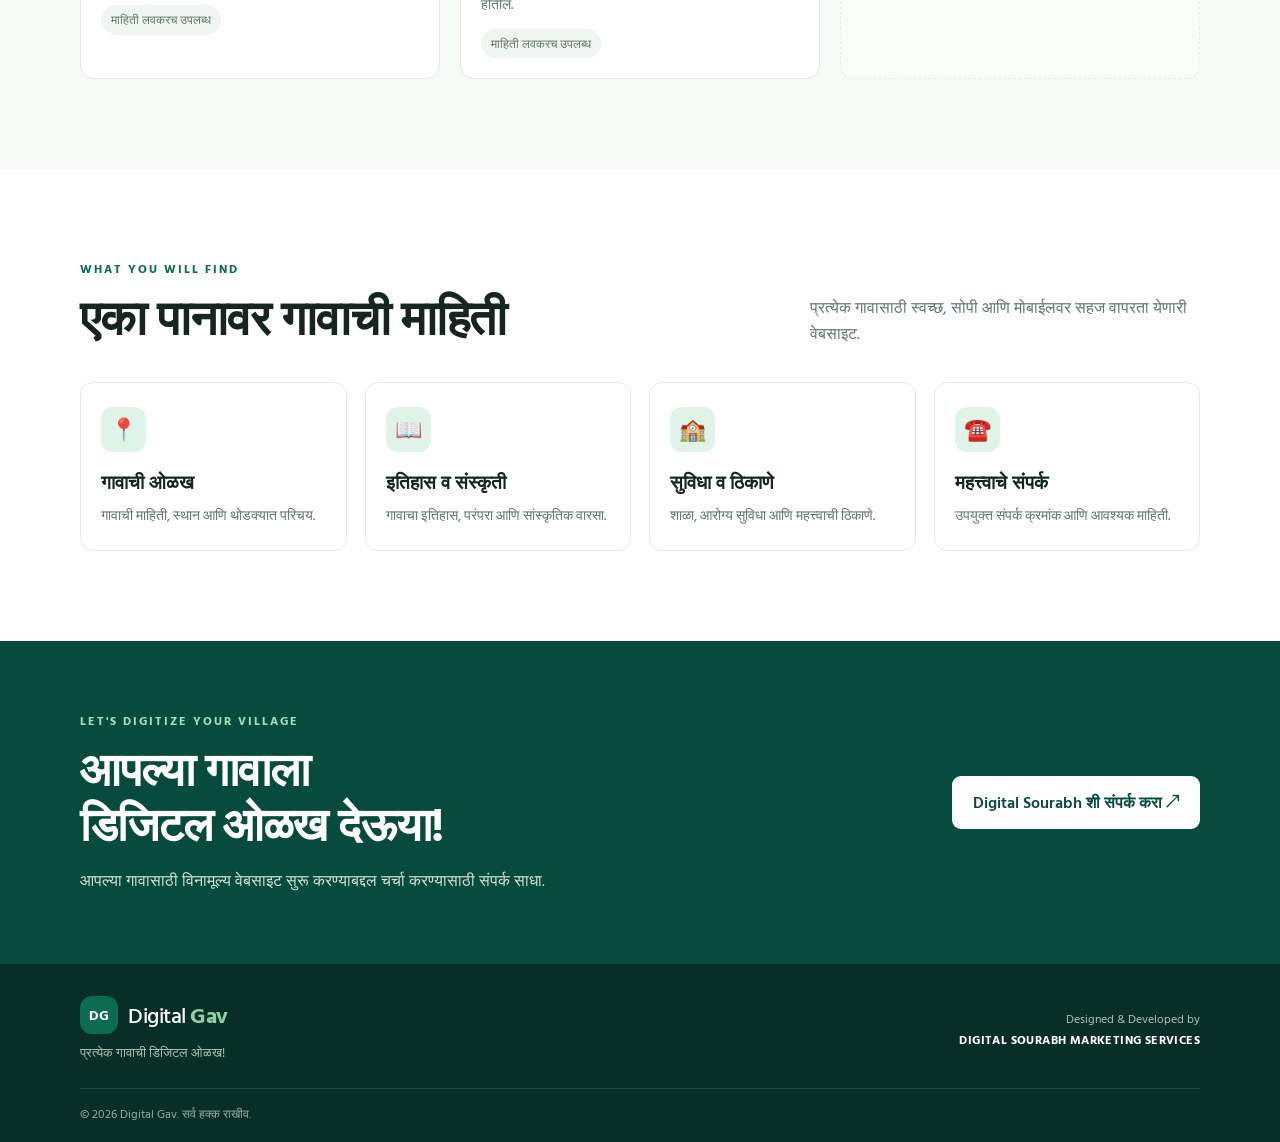
==== commit 6ca863f8: "Restore homepage and add structured data" ====
--- a/index.html
+++ b/index.html
@@ -58,9 +58,119 @@
     ]
   }
   </script>
-
   <link rel="preconnect" href="https://fonts.googleapis.com">
   <link rel="preconnect" href="https://fonts.gstatic.com" crossorigin>
   <link href="https://fonts.googleapis.com/css2?family=Hind+Vadodara:wght@400;500;600;700&display=swap" rel="stylesheet">
   <link rel="stylesheet" href="style.css">
-</head>+</head>
+<body>
+  <header class="site-header">
+    <nav class="nav container" aria-label="मुख्य मेनू">
+      <a class="brand" href="#" aria-label="Digital Gav मुख्यपृष्ठ">
+        <span class="brand-mark">DG</span>
+        <span>Digital <strong>Gav</strong></span>
+      </a>
+      <button class="menu-toggle" id="menuToggle" aria-label="मेनू उघडा" aria-expanded="false">☰</button>
+      <div class="nav-links" id="navLinks">
+        <a href="#about">आमच्याबद्दल</a>
+        <a href="#villages">गावे</a>
+        <a href="#features">वैशिष्ट्ये</a>
+        <a href="#contact" class="nav-cta">संपर्क करा</a>
+      </div>
+    </nav>
+  </header>
+
+  <main>
+    <section class="hero">
+      <div class="hero-glow"></div>
+      <div class="container hero-content">
+        <span class="eyebrow">गावासाठी एक डिजिटल पाऊल</span>
+        <h1>प्रत्येक गावाची<br><span>डिजिटल ओळख!</span></h1>
+        <p>आपल्या गावाचा इतिहास, संस्कृती, सुविधा, महत्त्वाची ठिकाणे आणि संपर्क माहिती — आता एका डिजिटल व्यासपीठावर.</p>
+        <div class="hero-actions">
+          <a class="button button-primary" href="#villages">गावे पहा <span>↗</span></a>
+          <a class="button button-outline" href="#about">अधिक जाणून घ्या</a>
+        </div>
+        <div class="hero-note"><span class="pulse"></span> गावांच्या डिजिटल माहितीसाठी एक विनामूल्य उपक्रम</div>
+      </div>
+      <div class="hero-decoration" aria-hidden="true">
+        <div class="sun"></div><div class="hill hill-one"></div><div class="hill hill-two"></div>
+        <div class="house house-one"></div><div class="house house-two"></div>
+      </div>
+    </section>
+
+    <section class="intro section container" id="about">
+      <div class="section-kicker">DIGITAL VILLAGE INITIATIVE</div>
+      <div class="intro-grid">
+        <h2>आपले गाव.<br><span>आपली ओळख.</span></h2>
+        <div>
+          <p class="lead">प्रत्येक गावाकडे सांगण्यासारखी एक गोष्ट असते. त्या गावाचा इतिहास, परंपरा, माणसे आणि प्रगती जगासमोर आणण्यासाठी Digital Gav हा उपक्रम सुरू केला आहे.</p>
+          <p>या व्यासपीठावर गावांची मूलभूत माहिती एका सोप्या, आकर्षक आणि मोबाईल-अनुकूल वेबसाइटद्वारे उपलब्ध करून दिली जाईल.</p>
+        </div>
+      </div>
+    </section>
+
+    <section class="villages-section section" id="villages">
+      <div class="container">
+        <div class="section-heading">
+          <div><div class="section-kicker">EXPLORE OUR VILLAGES</div><h2>डिजिटल गावे</h2></div>
+          <p>आपल्या गावाची माहिती शोधा आणि आपल्या गावाला डिजिटल ओळख द्या.</p>
+        </div>
+        <div class="search-wrap">
+          <span aria-hidden="true">⌕</span>
+          <input id="villageSearch" type="search" placeholder="गावाचे नाव शोधा..." aria-label="गावाचे नाव शोधा">
+        </div>
+        <div class="village-grid" id="villageGrid">
+          <article class="village-card" data-name="पोगरवाडी pogarwadi">
+            <div class="card-art">
+              <img class="village-image" src="assets/images/pogarwadi.jpg" alt="पोगरवाडी गावाचे दृश्य" loading="lazy">
+              <span class="card-pin">महाराष्ट्र</span>
+            </div>
+            <div class="card-body"><span class="card-label">गावाची डिजिटल ओळख</span><h3>पोगरवाडी</h3><p>गावाची माहिती आणि महत्त्वाचे तपशील येथे लवकरच उपलब्ध होतील.</p><span class="coming-soon">माहिती लवकरच उपलब्ध</span></div>
+          </article>
+          <article class="village-card" data-name="कोलवडी kolwadi">
+            <div class="card-art">
+              <img class="village-image" src="assets/images/Kolwadi.jpg" alt="कोलवडी गावाचे दृश्य" loading="lazy">
+              <span class="card-pin">महाराष्ट्र</span>
+            </div>
+            <div class="card-body"><span class="card-label">गावाची डिजिटल ओळख</span><h3>कोलवडी</h3><p>गावाचा इतिहास, सुविधा आणि स्थानिक माहिती येथे लवकरच उपलब्ध होतील.</p><span class="coming-soon">माहिती लवकरच उपलब्ध</span></div>
+          </article>
+          <article class="add-card">
+            <div class="add-icon">＋</div><h3>आपले गाव जोडा</h3><p>आपल्या गावाची मोफत डिजिटल वेबसाइट सुरू करण्यासाठी संपर्क साधा.</p><a href="#contact">आमच्याशी संपर्क करा ↗</a>
+          </article>
+        </div>
+        <p class="no-results" id="noResults" hidden>या नावाचे गाव सापडले नाही.</p>
+      </div>
+    </section>
+
+    <section class="features section container" id="features">
+      <div class="section-heading">
+        <div><div class="section-kicker">WHAT YOU WILL FIND</div><h2>एका पानावर गावाची माहिती</h2></div>
+        <p>प्रत्येक गावासाठी स्वच्छ, सोपी आणि मोबाईलवर सहज वापरता येणारी वेबसाइट.</p>
+      </div>
+      <div class="feature-grid">
+        <div class="feature"><span>📍</span><h3>गावाची ओळख</h3><p>गावाची माहिती, स्थान आणि थोडक्यात परिचय.</p></div>
+        <div class="feature"><span>📖</span><h3>इतिहास व संस्कृती</h3><p>गावाचा इतिहास, परंपरा आणि सांस्कृतिक वारसा.</p></div>
+        <div class="feature"><span>🏫</span><h3>सुविधा व ठिकाणे</h3><p>शाळा, आरोग्य सुविधा आणि महत्त्वाची ठिकाणे.</p></div>
+        <div class="feature"><span>☎️</span><h3>महत्त्वाचे संपर्क</h3><p>उपयुक्त संपर्क क्रमांक आणि आवश्यक माहिती.</p></div>
+      </div>
+    </section>
+
+    <section class="contact-section" id="contact">
+      <div class="container contact-inner">
+        <div><div class="section-kicker">LET'S DIGITIZE YOUR VILLAGE</div><h2>आपल्या गावाला<br>डिजिटल ओळख देऊया!</h2><p>आपल्या गावासाठी विनामूल्य वेबसाइट सुरू करण्याबद्दल चर्चा करण्यासाठी संपर्क साधा.</p></div>
+        <a class="button button-light" href="https://digitalsourabh.in/" target="_blank" rel="noopener">Digital Sourabh शी संपर्क करा ↗</a>
+      </div>
+    </section>
+  </main>
+
+  <footer class="site-footer" id="footer">
+    <div class="container footer-inner">
+      <div><a class="brand footer-brand" href="#"><span class="brand-mark">DG</span><span>Digital <strong>Gav</strong></span></a><p>प्रत्येक गावाची डिजिटल ओळख!</p></div>
+      <div class="credit">Designed &amp; Developed by<br><a href="https://digitalsourabh.in/" target="_blank" rel="noopener">DIGITAL SOURABH MARKETING SERVICES</a></div>
+    </div>
+    <div class="container copyright">© <span id="year"></span> Digital Gav. सर्व हक्क राखीव.</div>
+  </footer>
+  <script src="script.js"></script>
+</body>
+</html>
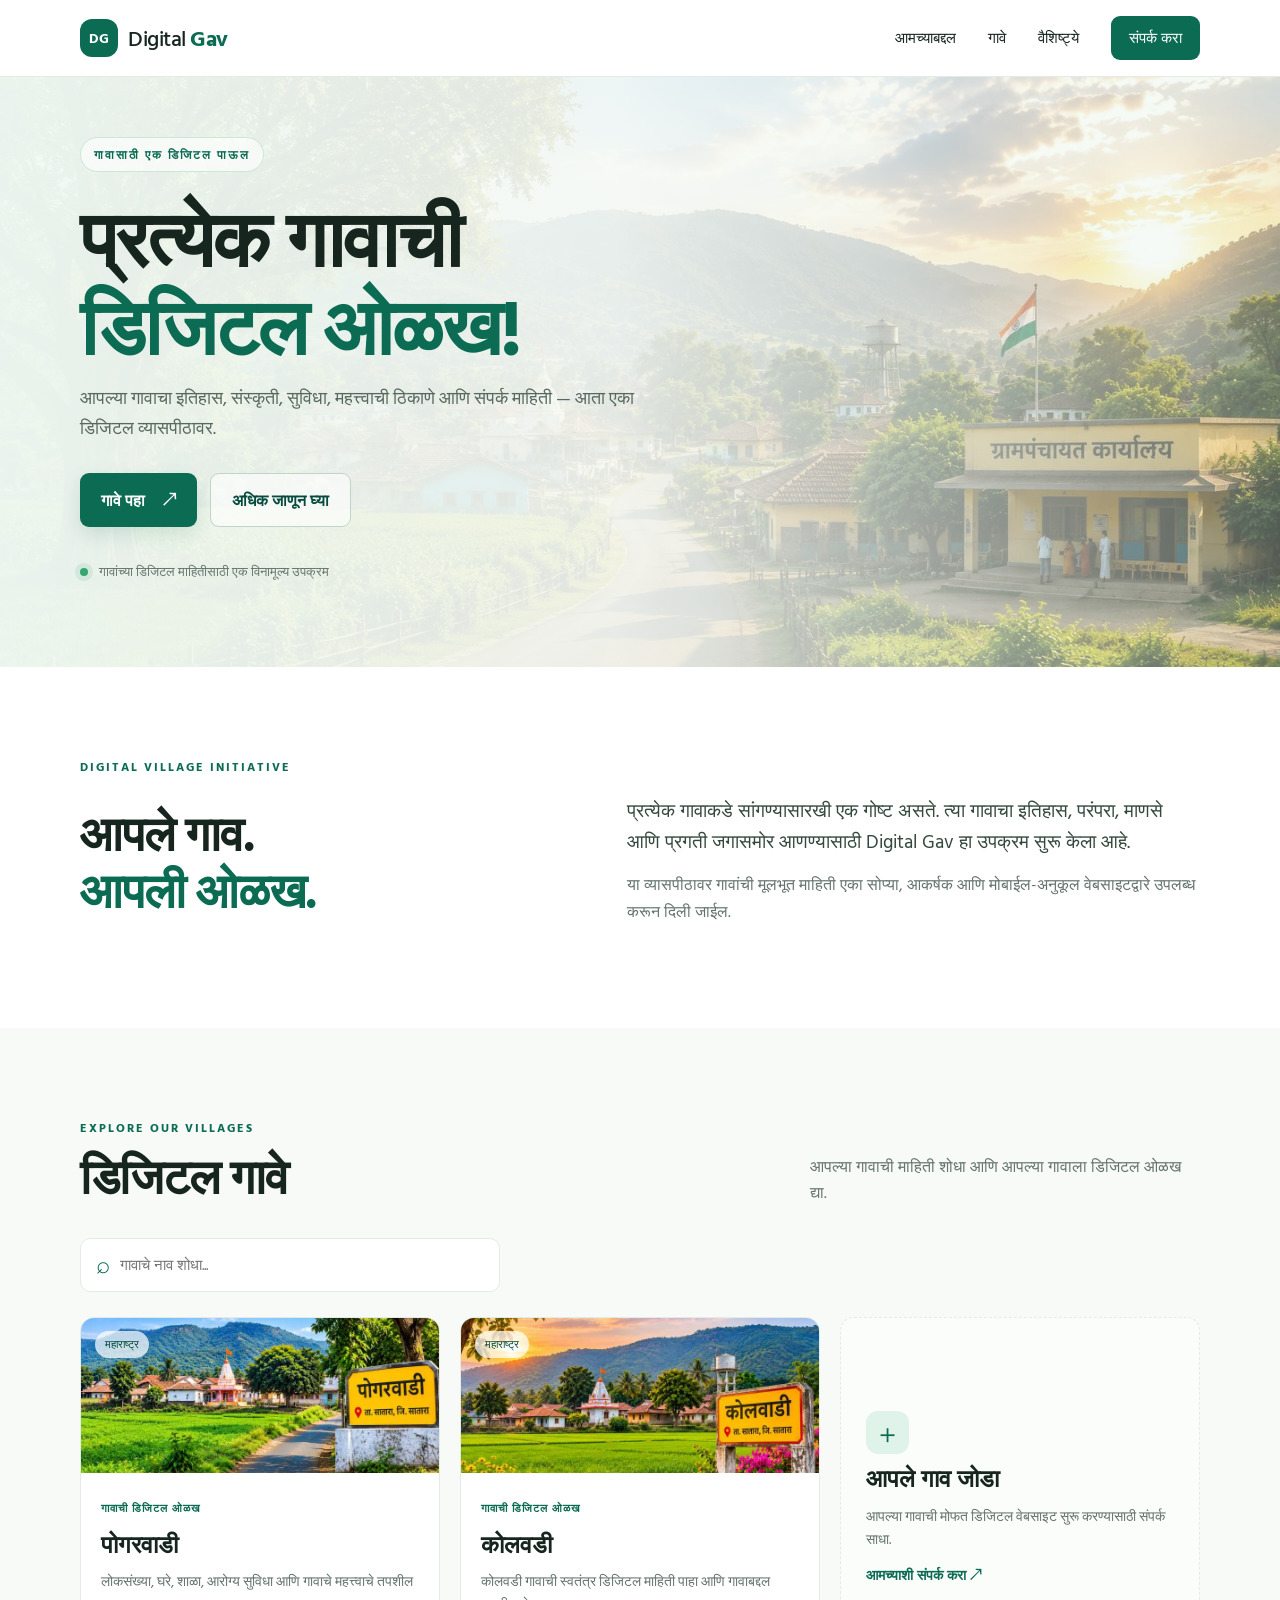
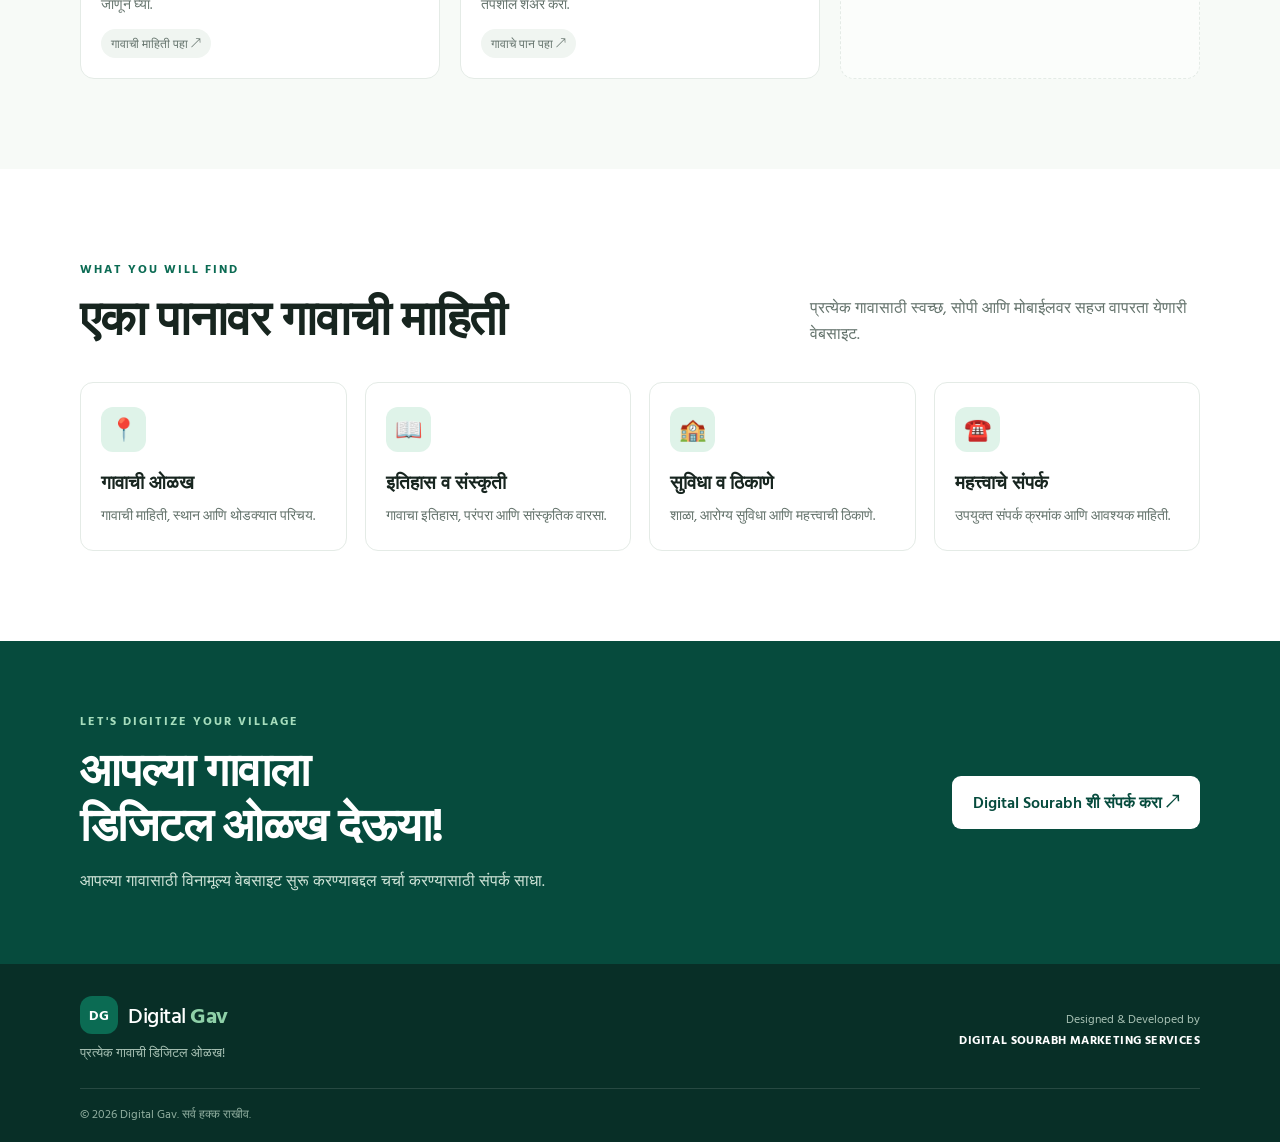
==== commit 8408150e: "Link village cards to individual village pages" ====
--- a/index.html
+++ b/index.html
@@ -126,14 +126,14 @@
               <img class="village-image" src="assets/images/pogarwadi.jpg" alt="पोगरवाडी गावाचे दृश्य" loading="lazy">
               <span class="card-pin">महाराष्ट्र</span>
             </div>
-            <div class="card-body"><span class="card-label">गावाची डिजिटल ओळख</span><h3>पोगरवाडी</h3><p>गावाची माहिती आणि महत्त्वाचे तपशील येथे लवकरच उपलब्ध होतील.</p><span class="coming-soon">माहिती लवकरच उपलब्ध</span></div>
+            <div class="card-body"><span class="card-label">गावाची डिजिटल ओळख</span><h3>पोगरवाडी</h3><p>लोकसंख्या, घरे, शाळा, आरोग्य सुविधा आणि गावाचे महत्त्वाचे तपशील जाणून घ्या.</p><a class="coming-soon village-card-link" href="villages/pogarwadi.html">गावाची माहिती पहा ↗</a></div>
           </article>
           <article class="village-card" data-name="कोलवडी kolwadi">
             <div class="card-art">
               <img class="village-image" src="assets/images/Kolwadi.jpg" alt="कोलवडी गावाचे दृश्य" loading="lazy">
               <span class="card-pin">महाराष्ट्र</span>
             </div>
-            <div class="card-body"><span class="card-label">गावाची डिजिटल ओळख</span><h3>कोलवडी</h3><p>गावाचा इतिहास, सुविधा आणि स्थानिक माहिती येथे लवकरच उपलब्ध होतील.</p><span class="coming-soon">माहिती लवकरच उपलब्ध</span></div>
+            <div class="card-body"><span class="card-label">गावाची डिजिटल ओळख</span><h3>कोलवडी</h3><p>कोलवडी गावाची स्वतंत्र डिजिटल माहिती पाहा आणि गावाबद्दल तपशील शेअर करा.</p><a class="coming-soon village-card-link" href="villages/kolwadi.html">गावाचे पान पहा ↗</a></div>
           </article>
           <article class="add-card">
             <div class="add-icon">＋</div><h3>आपले गाव जोडा</h3><p>आपल्या गावाची मोफत डिजिटल वेबसाइट सुरू करण्यासाठी संपर्क साधा.</p><a href="#contact">आमच्याशी संपर्क करा ↗</a>
